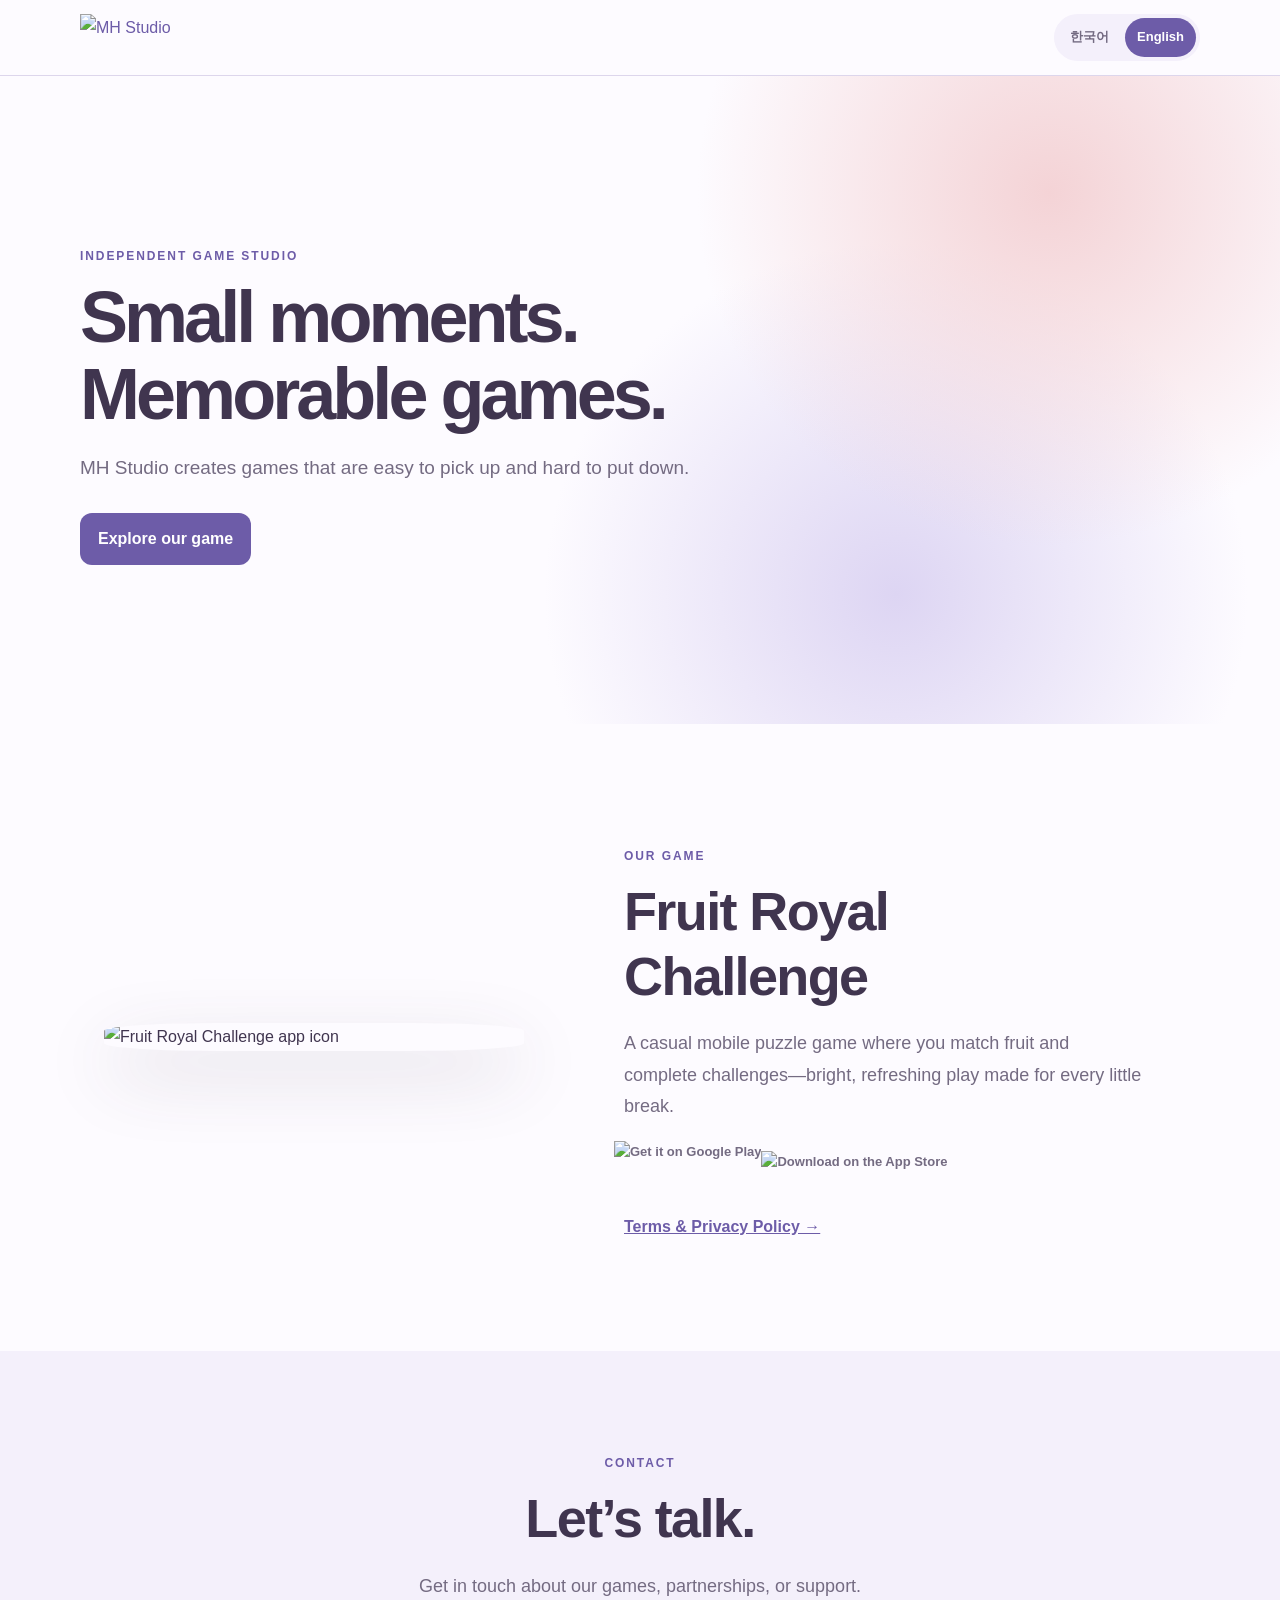
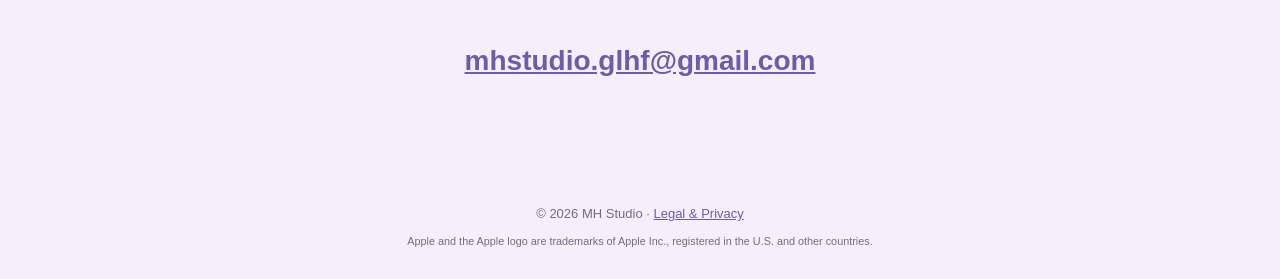
==== index.html @ 9d66a2ed "Use official app store badges" ====
<!doctype html>
<html lang="ko">
<head>
  <meta charset="utf-8"><meta name="viewport" content="width=device-width, initial-scale=1">
  <meta name="description" content="작은 재미를 오래 기억될 게임으로 만드는 인디 게임 개발사, MH Studio">
  <title>MH Studio | Games made with heart</title>
  <link rel="stylesheet" href="style.css"><script src="app.js" defer></script>
</head>
<body>
  <header class="site-header">
    <a class="brand" href="#top" aria-label="MH Studio 홈"><picture><source media="(max-width: 760px)" srcset="Stoke_CI_1024.png"><img src="Stoke_CI_1920x600.png" alt="MH Studio"></picture></a>
    <nav aria-label="Language"><button type="button" data-lang="ko" aria-pressed="true">한국어</button><button type="button" data-lang="en" aria-pressed="false">English</button></nav>
  </header>
  <main id="top">
    <section class="home-hero">
      <div lang="ko" data-copy="ko"><p class="eyebrow">INDEPENDENT GAME STUDIO</p><h1>작은 재미를<br>오래 기억될 게임으로.</h1><p>MH Studio는 누구나 가볍게 시작하고, 자꾸 다시 찾게 되는 게임을 만듭니다.</p><a class="cta" href="#games">게임 보기</a></div>
      <div lang="en" data-copy="en" hidden><p class="eyebrow">INDEPENDENT GAME STUDIO</p><h1>Small moments.<br>Memorable games.</h1><p>MH Studio creates games that are easy to pick up and hard to put down.</p><a class="cta" href="#games">Explore our game</a></div>
    </section>
    <section class="showcase" id="games">
      <img src="frc_icon.png" alt="Fruit Royal Challenge app icon">
      <div lang="ko" data-copy="ko"><p class="eyebrow">OUR GAME</p><h2>Fruit Royal Challenge</h2><p>과일을 맞추고 도전을 완성하는 캐주얼 모바일 퍼즐 게임. 짧은 휴식에도 즐길 수 있는 선명하고 산뜻한 플레이를 만나보세요.</p><div class="store-links"><button type="button" data-coming-soon aria-label="Google Play에서 다운로드"><img class="google-play-badge" src="https://play.google.com/intl/en_us/badges/static/images/badges/ko_badge_web_generic.png" alt="Google Play에서 다운로드"></button><button type="button" data-coming-soon aria-label="App Store에서 다운로드"><img src="https://tools.applemediaservices.com/api/badges/download-on-the-app-store/black/ko-kr" alt="App Store에서 다운로드"></button></div><a href="privacy-policy.html">이용약관 및 개인정보 처리방침 →</a></div>
      <div lang="en" data-copy="en" hidden><p class="eyebrow">OUR GAME</p><h2>Fruit Royal Challenge</h2><p>A casual mobile puzzle game where you match fruit and complete challenges—bright, refreshing play made for every little break.</p><div class="store-links"><button type="button" data-coming-soon aria-label="Get it on Google Play"><img class="google-play-badge" src="https://play.google.com/intl/en_us/badges/static/images/badges/en_badge_web_generic.png" alt="Get it on Google Play"></button><button type="button" data-coming-soon aria-label="Download on the App Store"><img src="https://tools.applemediaservices.com/api/badges/download-on-the-app-store/black/en-us" alt="Download on the App Store"></button></div><a href="privacy-policy.html">Terms & Privacy Policy →</a></div>
    </section>
    <section class="contact">
      <div lang="ko" data-copy="ko"><p class="eyebrow">CONTACT</p><h2>함께 이야기해요.</h2><p>게임, 협업 또는 지원에 관한 문의를 보내주세요.</p></div>
      <div lang="en" data-copy="en" hidden><p class="eyebrow">CONTACT</p><h2>Let’s talk.</h2><p>Get in touch about our games, partnerships, or support.</p></div>
      <a class="contact-mail" href="mailto:mhstudio.glhf@gmail.com">mhstudio.glhf@gmail.com</a>
    </section>
  </main>
  <footer>© 2026 MH Studio · <a href="privacy-policy.html">Legal & Privacy</a><small>Apple and the Apple logo are trademarks of Apple Inc., registered in the U.S. and other countries.</small></footer>
</body>
</html>
---- style.css ----
:root {
  color-scheme: light;
  --ink: #40354f;
  --muted: #746b82;
  --paper: #fdfbff;
  --cream: #f4f0fb;
  --accent: #6d5ca8;
  --peach: #e6aeb2;
  --line: #ddd6ec;
}

* { box-sizing: border-box; }
html { scroll-behavior: smooth; }
body { margin: 0; color: var(--ink); background: var(--paper); font-family: -apple-system, BlinkMacSystemFont, "Segoe UI", "Noto Sans KR", sans-serif; line-height: 1.75; }
a { color: var(--accent); }
.site-header { position: sticky; top: 0; z-index: 10; display: flex; justify-content: space-between; align-items: center; padding: 14px max(20px, calc((100% - 1120px) / 2)); background: rgb(253 251 255 / 92%); border-bottom: 1px solid var(--line); backdrop-filter: blur(12px); }
.brand { display: block; height: 46px; text-decoration: none; }
.brand img { display: block; width: auto; height: 46px; }
nav { display: flex; gap: 4px; padding: 4px; background: var(--cream); border-radius: 999px; }
button { border: 0; border-radius: 999px; padding: 8px 12px; color: var(--muted); background: transparent; cursor: pointer; font: inherit; font-size: 13px; font-weight: 700; }
button[aria-pressed="true"] { color: white; background: var(--accent); }
.hero { padding: 74px max(24px, calc((100% - 1120px) / 2)) 56px; background: radial-gradient(circle at 85% 0, #f4d3d6 0, transparent 36%), linear-gradient(135deg, #fbf9ff, #ede8f8); }
.eyebrow { color: var(--accent); font-size: 12px; font-weight: 800; letter-spacing: .16em; }
.home-hero { min-height: 72vh; display: grid; align-items: center; padding: 100px max(24px, calc((100% - 1120px) / 2)); background: radial-gradient(circle at 82% 18%, #f4d3d6 0, transparent 30%), radial-gradient(circle at 70% 80%, #ddd5f3 0, transparent 34%), var(--paper); }
.home-hero > div { max-width: 850px; }
.home-hero p:not(.eyebrow) { max-width: 610px; color: var(--muted); font-size: 19px; }
.showcase { display: grid; grid-template-columns: minmax(240px, 420px) minmax(0, 520px); align-items: center; gap: clamp(48px, 8vw, 100px); max-width: 1120px; margin: 0 auto; padding: 110px 24px; }
.showcase > img { width: 100%; border-radius: 28%; box-shadow: 0 24px 70px rgb(64 53 79 / 18%); }
.showcase h2, .contact h2 { margin: 8px 0 20px; font-size: clamp(34px, 5vw, 54px); }
.showcase p:not(.eyebrow), .contact p:not(.eyebrow) { color: var(--muted); font-size: 18px; }
.showcase a { font-weight: 800; }
.store-links { display: flex; flex-wrap: wrap; align-items: center; gap: 10px; margin: 28px 0 22px; }
.store-links button { padding: 0; border-radius: 7px; }
.store-links button:focus-visible { outline: 3px solid var(--accent); outline-offset: 3px; }
.store-links img { display: block; height: 40px; }
.store-links .google-play-badge { height: 60px; margin: -10px; }
.contact { padding: 90px 24px; background: var(--cream); text-align: center; }
.contact > div { max-width: 680px; margin: auto; }
.contact-mail { display: inline-block; margin-top: 16px; font-size: clamp(18px, 3vw, 28px); font-weight: 800; }
h1 { max-width: 760px; margin: 8px 0; font-size: clamp(40px, 7vw, 72px); line-height: 1.06; letter-spacing: -.055em; }
.hero p:not(.eyebrow) { max-width: 650px; color: var(--muted); font-size: 18px; }
.game-card { display: inline-flex; align-items: center; gap: 12px; margin-top: 22px; padding: 12px 18px 12px 12px; background: rgb(255 255 255 / 78%); border: 1px solid #eee9f7; border-radius: 18px; box-shadow: 0 12px 32px rgb(109 92 168 / 12%); }
.game-mark { width: 42px; height: 42px; object-fit: cover; border-radius: 12px; }
.game-card strong, .game-card small { display: block; }
.game-card small { color: var(--muted); }
.layout { display: grid; grid-template-columns: 220px minmax(0, 760px); gap: 68px; max-width: 1120px; margin: 0 auto; padding: 56px 24px 96px; }
aside { align-self: start; position: sticky; top: 88px; }
aside a { display: block; padding: 8px 12px; color: var(--muted); border-left: 2px solid var(--line); text-decoration: none; font-size: 14px; }
aside a:hover { color: var(--accent); border-color: var(--peach); }
article section { scroll-margin-top: 90px; margin-bottom: 64px; }
.updated { margin: 0 0 48px; color: var(--muted); font-size: 14px; }
h2 { margin: 0 0 24px; font-size: 32px; line-height: 1.2; letter-spacing: -.03em; }
h3 { margin: 30px 0 8px; font-size: 18px; }
p, li { color: #50475d; }
li + li { margin-top: 8px; }
.table-wrap { overflow-x: auto; margin: 18px 0; border: 1px solid var(--line); border-radius: 14px; }
table { width: 100%; border-collapse: collapse; font-size: 14px; }
th, td { padding: 13px 15px; border-bottom: 1px solid var(--line); text-align: left; vertical-align: top; }
th { width: 150px; background: var(--cream); }
tr:last-child > * { border-bottom: 0; }
.callout { padding: clamp(24px, 5vw, 42px); background: var(--cream); border: 1px solid var(--line); border-radius: 24px; }
.cta { display: inline-block; margin-top: 10px; padding: 12px 18px; color: white; background: var(--accent); border-radius: 12px; font-weight: 800; text-decoration: none; }
.cta:hover { background: #59498f; }
footer { padding: 28px 24px; color: var(--muted); background: var(--cream); text-align: center; font-size: 13px; }
footer small { display: block; margin-top: 6px; }

@media (max-width: 760px) {
  .site-header { padding-inline: 16px; }
  .brand, .brand img { width: 55px; height: 55px; }
  .hero { padding: 52px 20px 42px; }
  .home-hero { min-height: 68vh; padding: 72px 20px; }
  .showcase { grid-template-columns: 1fr; padding: 72px 20px; }
  .showcase > img { width: min(72vw, 300px); margin: auto; }
  .layout { display: block; padding: 32px 20px 72px; }
  aside { position: static; margin-bottom: 44px; }
  aside > div { display: flex; gap: 8px; overflow-x: auto; padding-bottom: 8px; }
  aside a { flex: none; padding: 8px 12px; background: var(--cream); border: 0; border-radius: 999px; }
  article section { margin-bottom: 52px; }
  h2 { font-size: 28px; }
}

@media (prefers-reduced-motion: reduce) { html { scroll-behavior: auto; } }
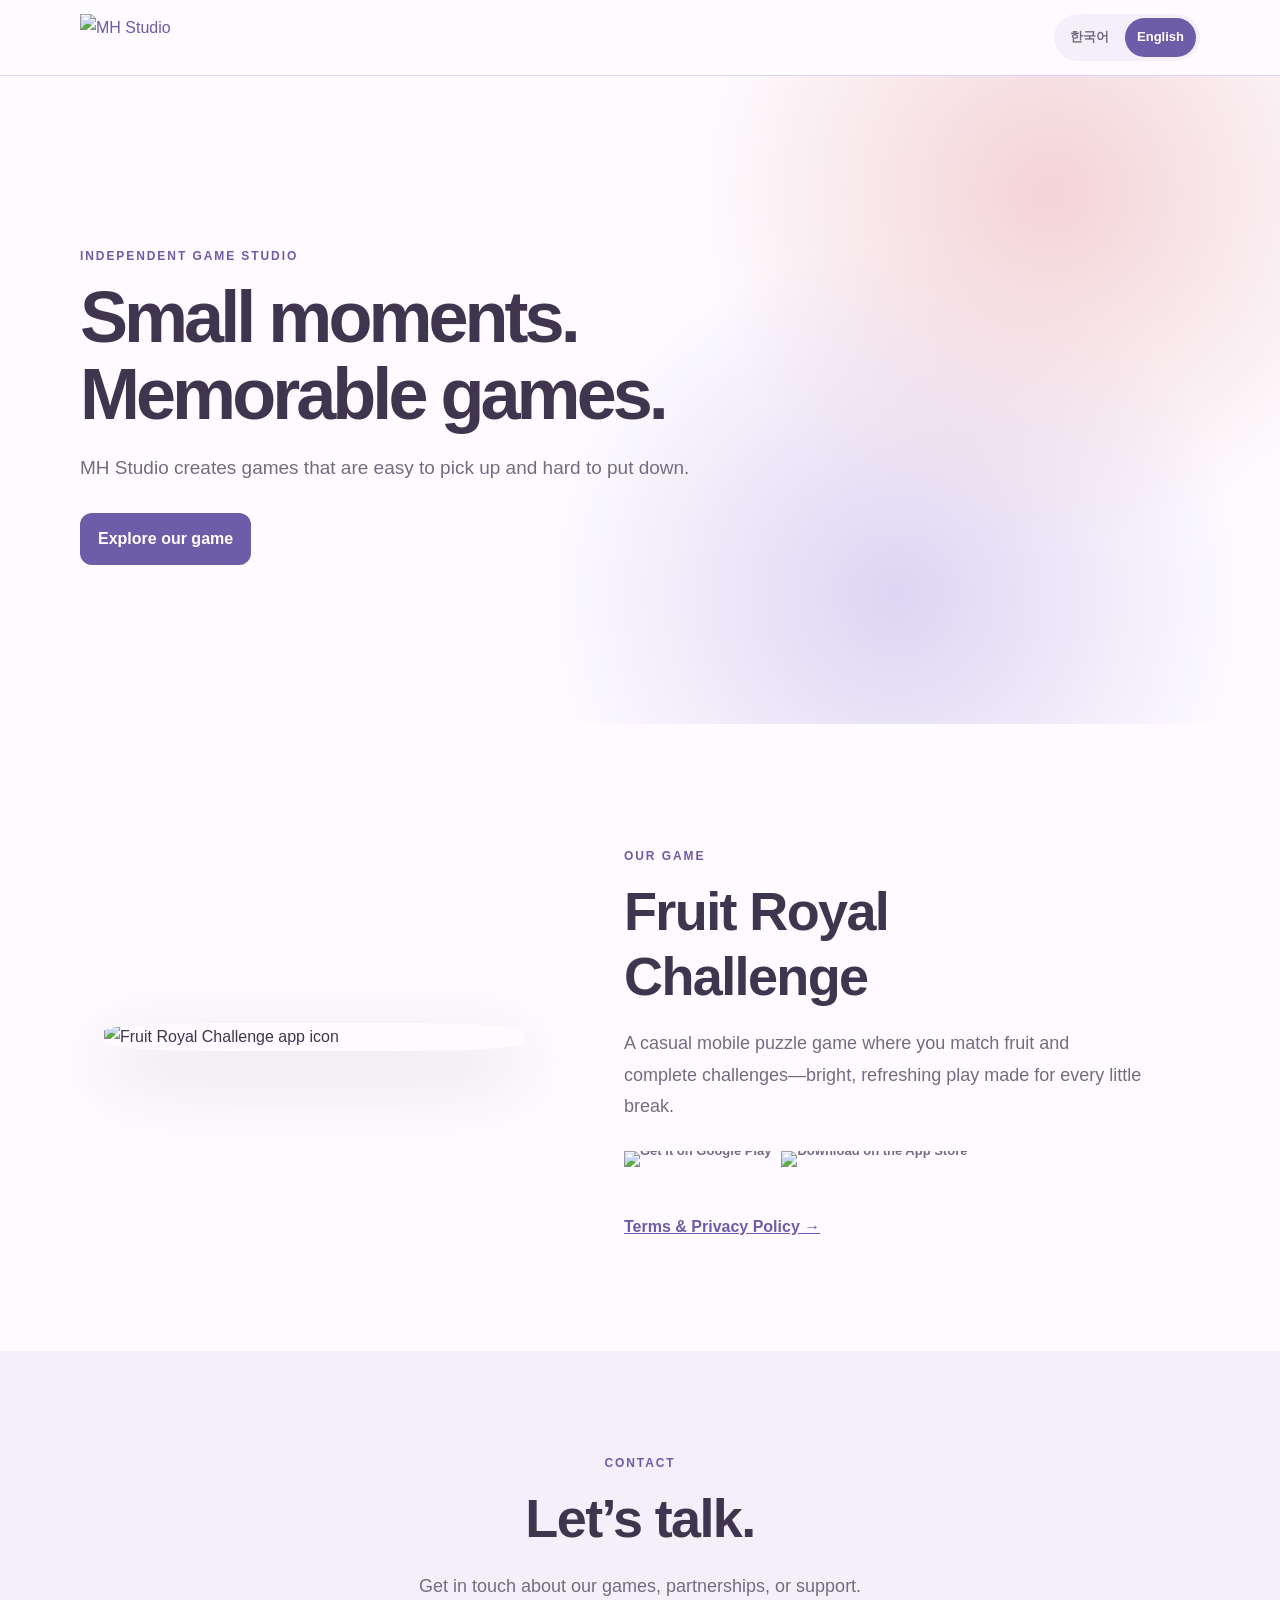
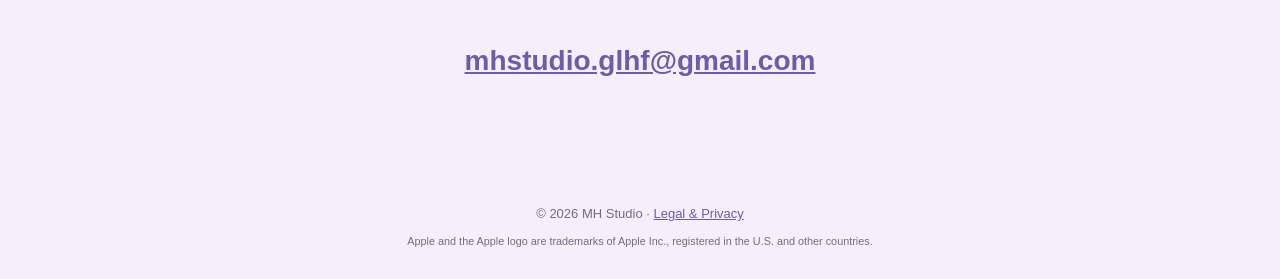
==== commit 22a05c1f: "Fix app store badge sizing" ====
--- a/index.html
+++ b/index.html
@@ -18,8 +18,8 @@
     </section>
     <section class="showcase" id="games">
       <img src="frc_icon.png" alt="Fruit Royal Challenge app icon">
-      <div lang="ko" data-copy="ko"><p class="eyebrow">OUR GAME</p><h2>Fruit Royal Challenge</h2><p>과일을 맞추고 도전을 완성하는 캐주얼 모바일 퍼즐 게임. 짧은 휴식에도 즐길 수 있는 선명하고 산뜻한 플레이를 만나보세요.</p><div class="store-links"><button type="button" data-coming-soon aria-label="Google Play에서 다운로드"><img class="google-play-badge" src="https://play.google.com/intl/en_us/badges/static/images/badges/ko_badge_web_generic.png" alt="Google Play에서 다운로드"></button><button type="button" data-coming-soon aria-label="App Store에서 다운로드"><img src="https://tools.applemediaservices.com/api/badges/download-on-the-app-store/black/ko-kr" alt="App Store에서 다운로드"></button></div><a href="privacy-policy.html">이용약관 및 개인정보 처리방침 →</a></div>
-      <div lang="en" data-copy="en" hidden><p class="eyebrow">OUR GAME</p><h2>Fruit Royal Challenge</h2><p>A casual mobile puzzle game where you match fruit and complete challenges—bright, refreshing play made for every little break.</p><div class="store-links"><button type="button" data-coming-soon aria-label="Get it on Google Play"><img class="google-play-badge" src="https://play.google.com/intl/en_us/badges/static/images/badges/en_badge_web_generic.png" alt="Get it on Google Play"></button><button type="button" data-coming-soon aria-label="Download on the App Store"><img src="https://tools.applemediaservices.com/api/badges/download-on-the-app-store/black/en-us" alt="Download on the App Store"></button></div><a href="privacy-policy.html">Terms & Privacy Policy →</a></div>
+      <div lang="ko" data-copy="ko"><p class="eyebrow">OUR GAME</p><h2>Fruit Royal Challenge</h2><p>과일을 맞추고 도전을 완성하는 캐주얼 모바일 퍼즐 게임. 짧은 휴식에도 즐길 수 있는 선명하고 산뜻한 플레이를 만나보세요.</p><div class="store-links"><button type="button" data-coming-soon aria-label="Google Play에서 다운로드"><img src="https://play.google.com/intl/en_us/badges/static/images/badges/ko_badge_web_generic.png" alt="Google Play에서 다운로드"></button><button type="button" data-coming-soon aria-label="App Store에서 다운로드"><img src="https://tools.applemediaservices.com/api/badges/download-on-the-app-store/black/ko-kr" alt="App Store에서 다운로드"></button></div><a href="privacy-policy.html">이용약관 및 개인정보 처리방침 →</a></div>
+      <div lang="en" data-copy="en" hidden><p class="eyebrow">OUR GAME</p><h2>Fruit Royal Challenge</h2><p>A casual mobile puzzle game where you match fruit and complete challenges—bright, refreshing play made for every little break.</p><div class="store-links"><button type="button" data-coming-soon aria-label="Get it on Google Play"><img src="https://play.google.com/intl/en_us/badges/static/images/badges/en_badge_web_generic.png" alt="Get it on Google Play"></button><button type="button" data-coming-soon aria-label="Download on the App Store"><img src="https://tools.applemediaservices.com/api/badges/download-on-the-app-store/black/en-us" alt="Download on the App Store"></button></div><a href="privacy-policy.html">Terms & Privacy Policy →</a></div>
     </section>
     <section class="contact">
       <div lang="ko" data-copy="ko"><p class="eyebrow">CONTACT</p><h2>함께 이야기해요.</h2><p>게임, 협업 또는 지원에 관한 문의를 보내주세요.</p></div>
--- a/style.css
+++ b/style.css
@@ -30,10 +30,9 @@
 .showcase p:not(.eyebrow), .contact p:not(.eyebrow) { color: var(--muted); font-size: 18px; }
 .showcase a { font-weight: 800; }
 .store-links { display: flex; flex-wrap: wrap; align-items: center; gap: 10px; margin: 28px 0 22px; }
-.store-links button { padding: 0; border-radius: 7px; }
+.store-links button { padding: 0; background: none; border-radius: 0; line-height: 0; appearance: none; }
 .store-links button:focus-visible { outline: 3px solid var(--accent); outline-offset: 3px; }
 .store-links img { display: block; height: 40px; }
-.store-links .google-play-badge { height: 60px; margin: -10px; }
 .contact { padding: 90px 24px; background: var(--cream); text-align: center; }
 .contact > div { max-width: 680px; margin: auto; }
 .contact-mail { display: inline-block; margin-top: 16px; font-size: clamp(18px, 3vw, 28px); font-weight: 800; }
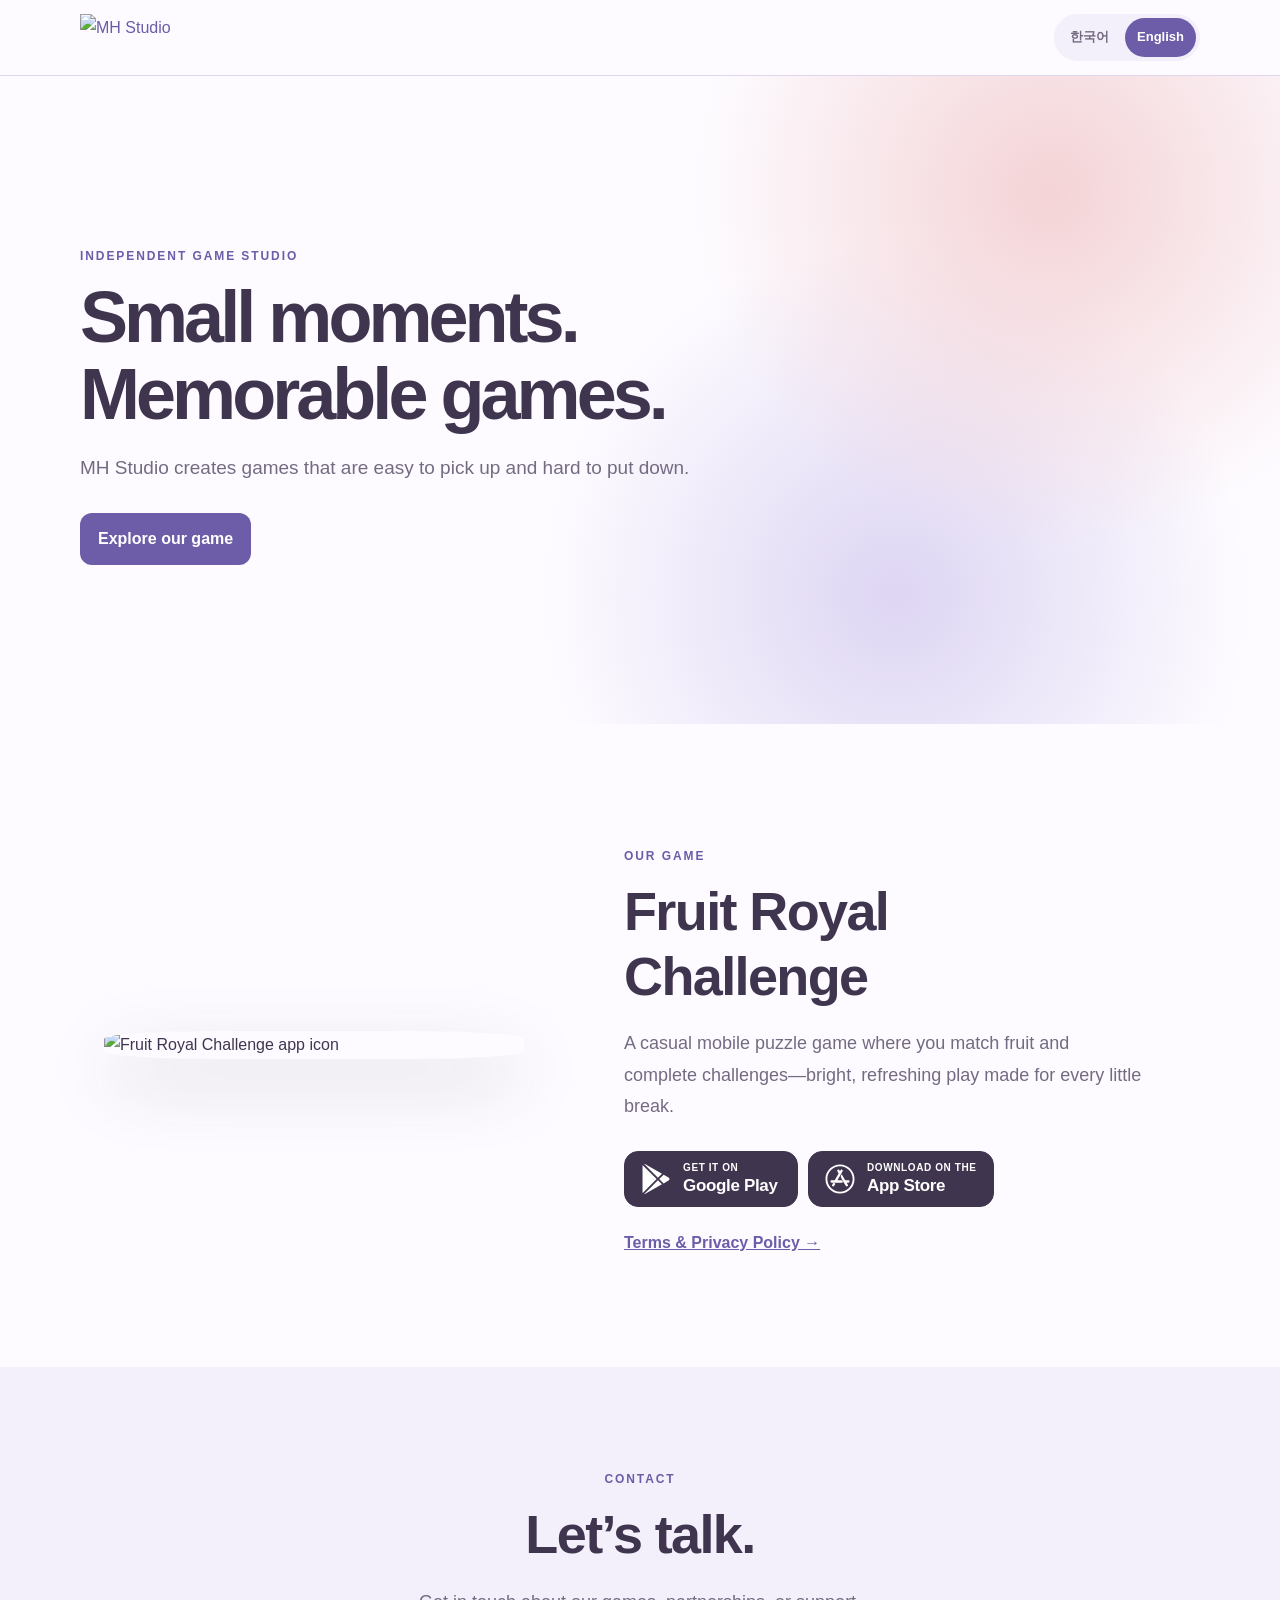
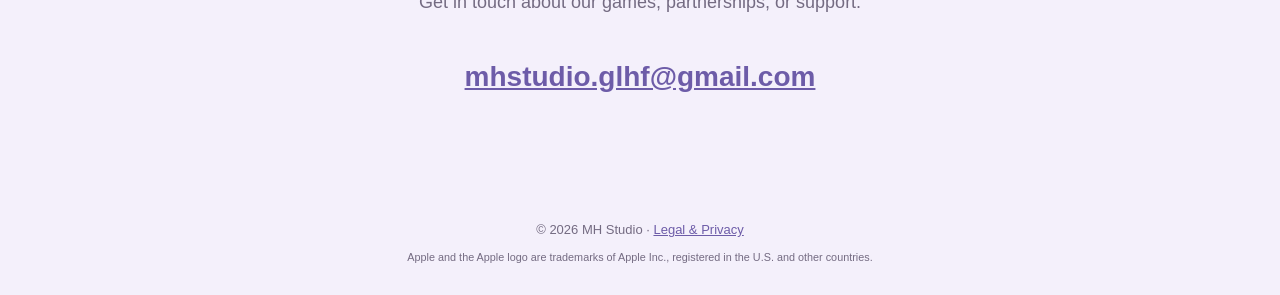
==== commit e58d1da8: "Unify app store download buttons" ====
--- a/index.html
+++ b/index.html
@@ -18,8 +18,8 @@
     </section>
     <section class="showcase" id="games">
       <img src="frc_icon.png" alt="Fruit Royal Challenge app icon">
-      <div lang="ko" data-copy="ko"><p class="eyebrow">OUR GAME</p><h2>Fruit Royal Challenge</h2><p>과일을 맞추고 도전을 완성하는 캐주얼 모바일 퍼즐 게임. 짧은 휴식에도 즐길 수 있는 선명하고 산뜻한 플레이를 만나보세요.</p><div class="store-links"><button type="button" data-coming-soon aria-label="Google Play에서 다운로드"><img src="https://play.google.com/intl/en_us/badges/static/images/badges/ko_badge_web_generic.png" alt="Google Play에서 다운로드"></button><button type="button" data-coming-soon aria-label="App Store에서 다운로드"><img src="https://tools.applemediaservices.com/api/badges/download-on-the-app-store/black/ko-kr" alt="App Store에서 다운로드"></button></div><a href="privacy-policy.html">이용약관 및 개인정보 처리방침 →</a></div>
-      <div lang="en" data-copy="en" hidden><p class="eyebrow">OUR GAME</p><h2>Fruit Royal Challenge</h2><p>A casual mobile puzzle game where you match fruit and complete challenges—bright, refreshing play made for every little break.</p><div class="store-links"><button type="button" data-coming-soon aria-label="Get it on Google Play"><img src="https://play.google.com/intl/en_us/badges/static/images/badges/en_badge_web_generic.png" alt="Get it on Google Play"></button><button type="button" data-coming-soon aria-label="Download on the App Store"><img src="https://tools.applemediaservices.com/api/badges/download-on-the-app-store/black/en-us" alt="Download on the App Store"></button></div><a href="privacy-policy.html">Terms & Privacy Policy →</a></div>
+      <div lang="ko" data-copy="ko"><p class="eyebrow">OUR GAME</p><h2>Fruit Royal Challenge</h2><p>과일을 맞추고 도전을 완성하는 캐주얼 모바일 퍼즐 게임. 짧은 휴식에도 즐길 수 있는 선명하고 산뜻한 플레이를 만나보세요.</p><div class="store-links"><button class="store-button" type="button" data-coming-soon aria-label="Google Play에서 다운로드"><img src="google-play.svg" alt=""><span><small>다운로드</small><strong>Google Play</strong></span></button><button class="store-button" type="button" data-coming-soon aria-label="App Store에서 다운로드"><img src="app-store.svg" alt=""><span><small>다운로드</small><strong>App Store</strong></span></button></div><a href="privacy-policy.html">이용약관 및 개인정보 처리방침 →</a></div>
+      <div lang="en" data-copy="en" hidden><p class="eyebrow">OUR GAME</p><h2>Fruit Royal Challenge</h2><p>A casual mobile puzzle game where you match fruit and complete challenges—bright, refreshing play made for every little break.</p><div class="store-links"><button class="store-button" type="button" data-coming-soon aria-label="Get it on Google Play"><img src="google-play.svg" alt=""><span><small>GET IT ON</small><strong>Google Play</strong></span></button><button class="store-button" type="button" data-coming-soon aria-label="Download on the App Store"><img src="app-store.svg" alt=""><span><small>DOWNLOAD ON THE</small><strong>App Store</strong></span></button></div><a href="privacy-policy.html">Terms & Privacy Policy →</a></div>
     </section>
     <section class="contact">
       <div lang="ko" data-copy="ko"><p class="eyebrow">CONTACT</p><h2>함께 이야기해요.</h2><p>게임, 협업 또는 지원에 관한 문의를 보내주세요.</p></div>
--- a/style.css
+++ b/style.css
@@ -30,9 +30,13 @@
 .showcase p:not(.eyebrow), .contact p:not(.eyebrow) { color: var(--muted); font-size: 18px; }
 .showcase a { font-weight: 800; }
 .store-links { display: flex; flex-wrap: wrap; align-items: center; gap: 10px; margin: 28px 0 22px; }
-.store-links button { padding: 0; background: none; border-radius: 0; line-height: 0; appearance: none; }
-.store-links button:focus-visible { outline: 3px solid var(--accent); outline-offset: 3px; }
-.store-links img { display: block; height: 40px; }
+.store-button { display: inline-flex; align-items: center; gap: 12px; min-width: 174px; height: 56px; padding: 8px 16px; color: white; background: var(--ink); border: 1px solid var(--ink); border-radius: 14px; text-align: left; }
+.store-button:hover { background: #2f273a; }
+.store-button:focus-visible { outline: 3px solid var(--accent); outline-offset: 3px; }
+.store-button img { width: 30px; height: 30px; filter: invert(1); }
+.store-button span, .store-button strong, .store-button small { display: block; }
+.store-button small { font-size: 10px; font-weight: 700; line-height: 1; letter-spacing: .06em; }
+.store-button strong { margin-top: 4px; font-size: 17px; line-height: 1; letter-spacing: -.02em; }
 .contact { padding: 90px 24px; background: var(--cream); text-align: center; }
 .contact > div { max-width: 680px; margin: auto; }
 .contact-mail { display: inline-block; margin-top: 16px; font-size: clamp(18px, 3vw, 28px); font-weight: 800; }
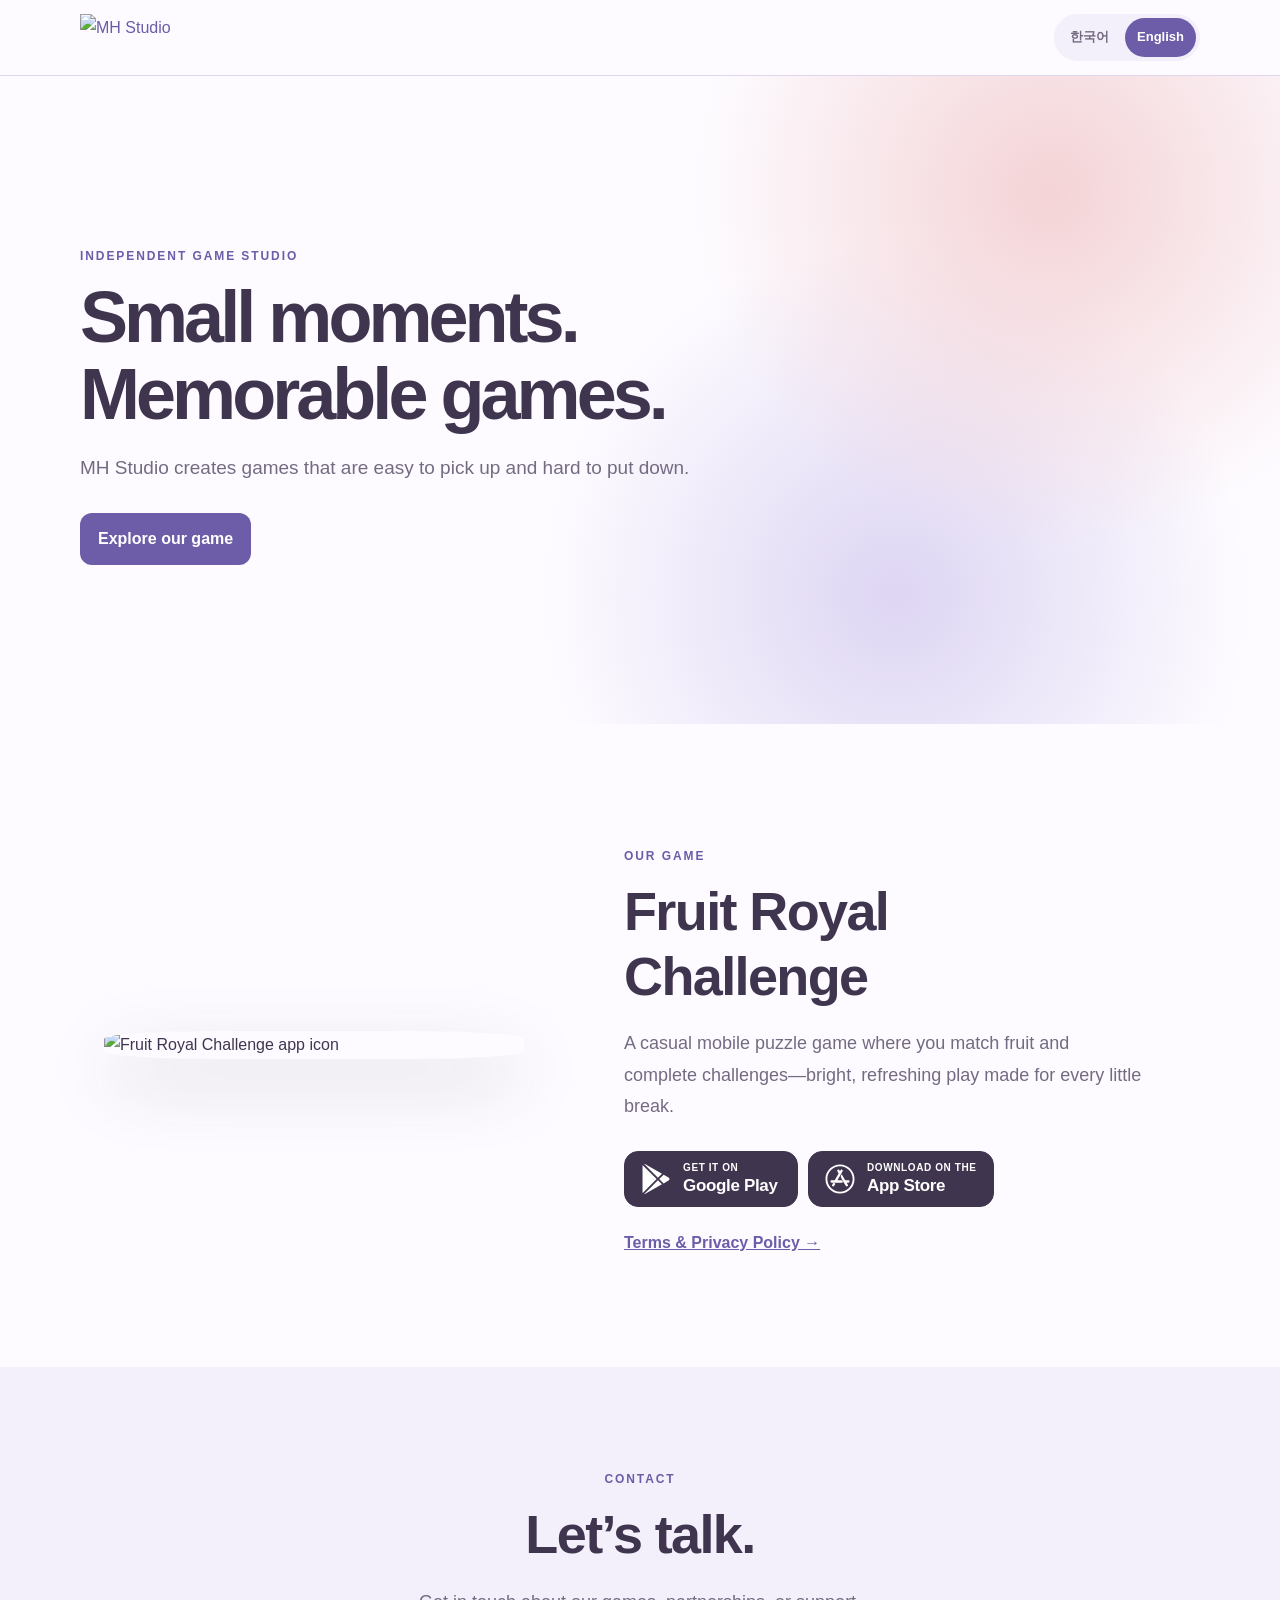
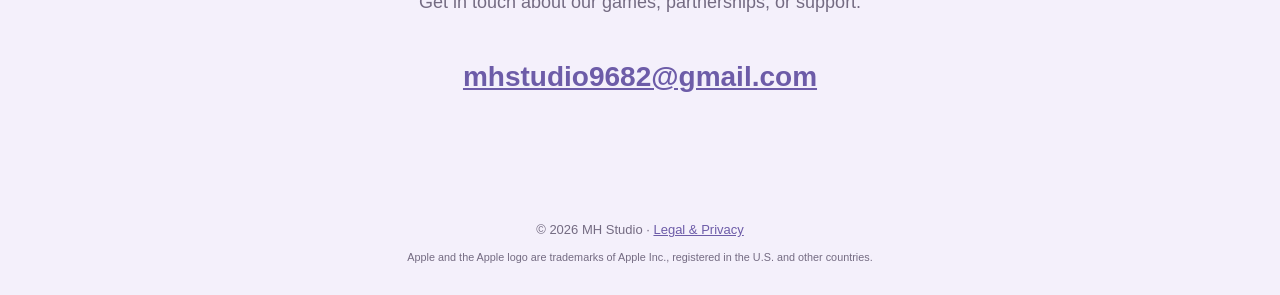
==== commit a9fafc07: "Update studio contact email" ====
--- a/index.html
+++ b/index.html
@@ -18,13 +18,13 @@
     </section>
     <section class="showcase" id="games">
       <img src="frc_icon.png" alt="Fruit Royal Challenge app icon">
-      <div lang="ko" data-copy="ko"><p class="eyebrow">OUR GAME</p><h2>Fruit Royal Challenge</h2><p>과일을 맞추고 도전을 완성하는 캐주얼 모바일 퍼즐 게임. 짧은 휴식에도 즐길 수 있는 선명하고 산뜻한 플레이를 만나보세요.</p><div class="store-links"><button class="store-button" type="button" data-coming-soon aria-label="Google Play에서 다운로드"><img src="google-play.svg" alt=""><span><small>다운로드</small><strong>Google Play</strong></span></button><button class="store-button" type="button" data-coming-soon aria-label="App Store에서 다운로드"><img src="app-store.svg" alt=""><span><small>다운로드</small><strong>App Store</strong></span></button></div><a href="privacy-policy.html">이용약관 및 개인정보 처리방침 →</a></div>
-      <div lang="en" data-copy="en" hidden><p class="eyebrow">OUR GAME</p><h2>Fruit Royal Challenge</h2><p>A casual mobile puzzle game where you match fruit and complete challenges—bright, refreshing play made for every little break.</p><div class="store-links"><button class="store-button" type="button" data-coming-soon aria-label="Get it on Google Play"><img src="google-play.svg" alt=""><span><small>GET IT ON</small><strong>Google Play</strong></span></button><button class="store-button" type="button" data-coming-soon aria-label="Download on the App Store"><img src="app-store.svg" alt=""><span><small>DOWNLOAD ON THE</small><strong>App Store</strong></span></button></div><a href="privacy-policy.html">Terms & Privacy Policy →</a></div>
+      <div lang="ko" data-copy="ko"><p class="eyebrow">OUR GAME</p><h2>Fruit Royal Challenge</h2><p>과일을 맞추고 도전을 완성하는 캐주얼 모바일 퍼즐 게임. 짧은 휴식에도 즐길 수 있는 선명하고 산뜻한 플레이를 만나보세요.</p><div class="store-links"><a class="store-button" href="https://play.google.com/store/apps/details?id=com.mhstudio.frcv3" aria-label="Google Play에서 다운로드"><img src="google-play.svg" alt=""><span><small>다운로드</small><strong>Google Play</strong></span></a><a class="store-button" href="https://apps.apple.com/kr/app/fruit-royal-challenge/id6810137840" aria-label="App Store에서 다운로드"><img src="app-store.svg" alt=""><span><small>다운로드</small><strong>App Store</strong></span></a></div><a href="privacy-policy.html">이용약관 및 개인정보 처리방침 →</a></div>
+      <div lang="en" data-copy="en" hidden><p class="eyebrow">OUR GAME</p><h2>Fruit Royal Challenge</h2><p>A casual mobile puzzle game where you match fruit and complete challenges—bright, refreshing play made for every little break.</p><div class="store-links"><a class="store-button" href="https://play.google.com/store/apps/details?id=com.mhstudio.frcv3" aria-label="Get it on Google Play"><img src="google-play.svg" alt=""><span><small>GET IT ON</small><strong>Google Play</strong></span></a><a class="store-button" href="https://apps.apple.com/kr/app/fruit-royal-challenge/id6810137840" aria-label="Download on the App Store"><img src="app-store.svg" alt=""><span><small>DOWNLOAD ON THE</small><strong>App Store</strong></span></a></div><a href="privacy-policy.html">Terms & Privacy Policy →</a></div>
     </section>
     <section class="contact">
       <div lang="ko" data-copy="ko"><p class="eyebrow">CONTACT</p><h2>함께 이야기해요.</h2><p>게임, 협업 또는 지원에 관한 문의를 보내주세요.</p></div>
       <div lang="en" data-copy="en" hidden><p class="eyebrow">CONTACT</p><h2>Let’s talk.</h2><p>Get in touch about our games, partnerships, or support.</p></div>
-      <a class="contact-mail" href="mailto:mhstudio.glhf@gmail.com">mhstudio.glhf@gmail.com</a>
+      <a class="contact-mail" href="mailto:mhstudio9682@gmail.com">mhstudio9682@gmail.com</a>
     </section>
   </main>
   <footer>© 2026 MH Studio · <a href="privacy-policy.html">Legal & Privacy</a><small>Apple and the Apple logo are trademarks of Apple Inc., registered in the U.S. and other countries.</small></footer>
--- a/style.css
+++ b/style.css
@@ -30,7 +30,7 @@
 .showcase p:not(.eyebrow), .contact p:not(.eyebrow) { color: var(--muted); font-size: 18px; }
 .showcase a { font-weight: 800; }
 .store-links { display: flex; flex-wrap: wrap; align-items: center; gap: 10px; margin: 28px 0 22px; }
-.store-button { display: inline-flex; align-items: center; gap: 12px; min-width: 174px; height: 56px; padding: 8px 16px; color: white; background: var(--ink); border: 1px solid var(--ink); border-radius: 14px; text-align: left; }
+.store-button { display: inline-flex; align-items: center; gap: 12px; min-width: 174px; height: 56px; padding: 8px 16px; color: white; background: var(--ink); border: 1px solid var(--ink); border-radius: 14px; text-align: left; text-decoration: none; }
 .store-button:hover { background: #2f273a; }
 .store-button:focus-visible { outline: 3px solid var(--accent); outline-offset: 3px; }
 .store-button img { width: 30px; height: 30px; filter: invert(1); }
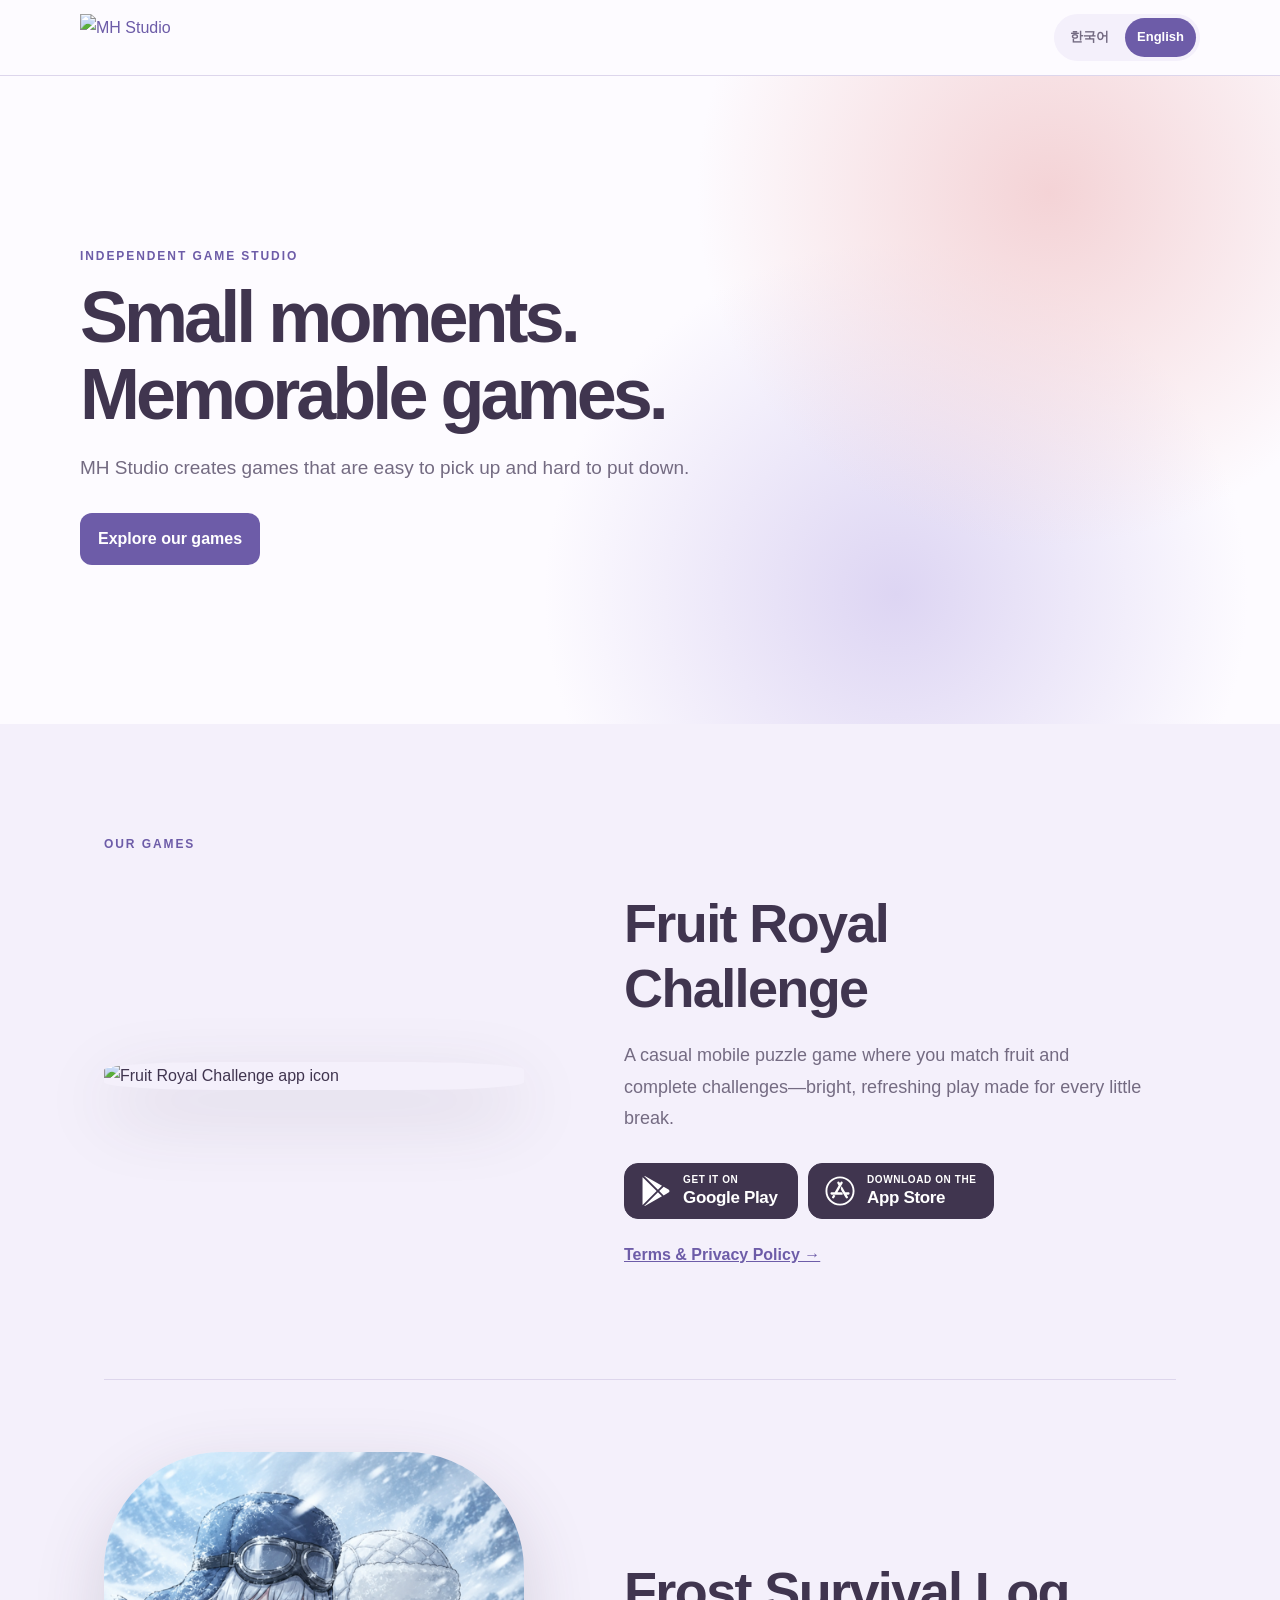
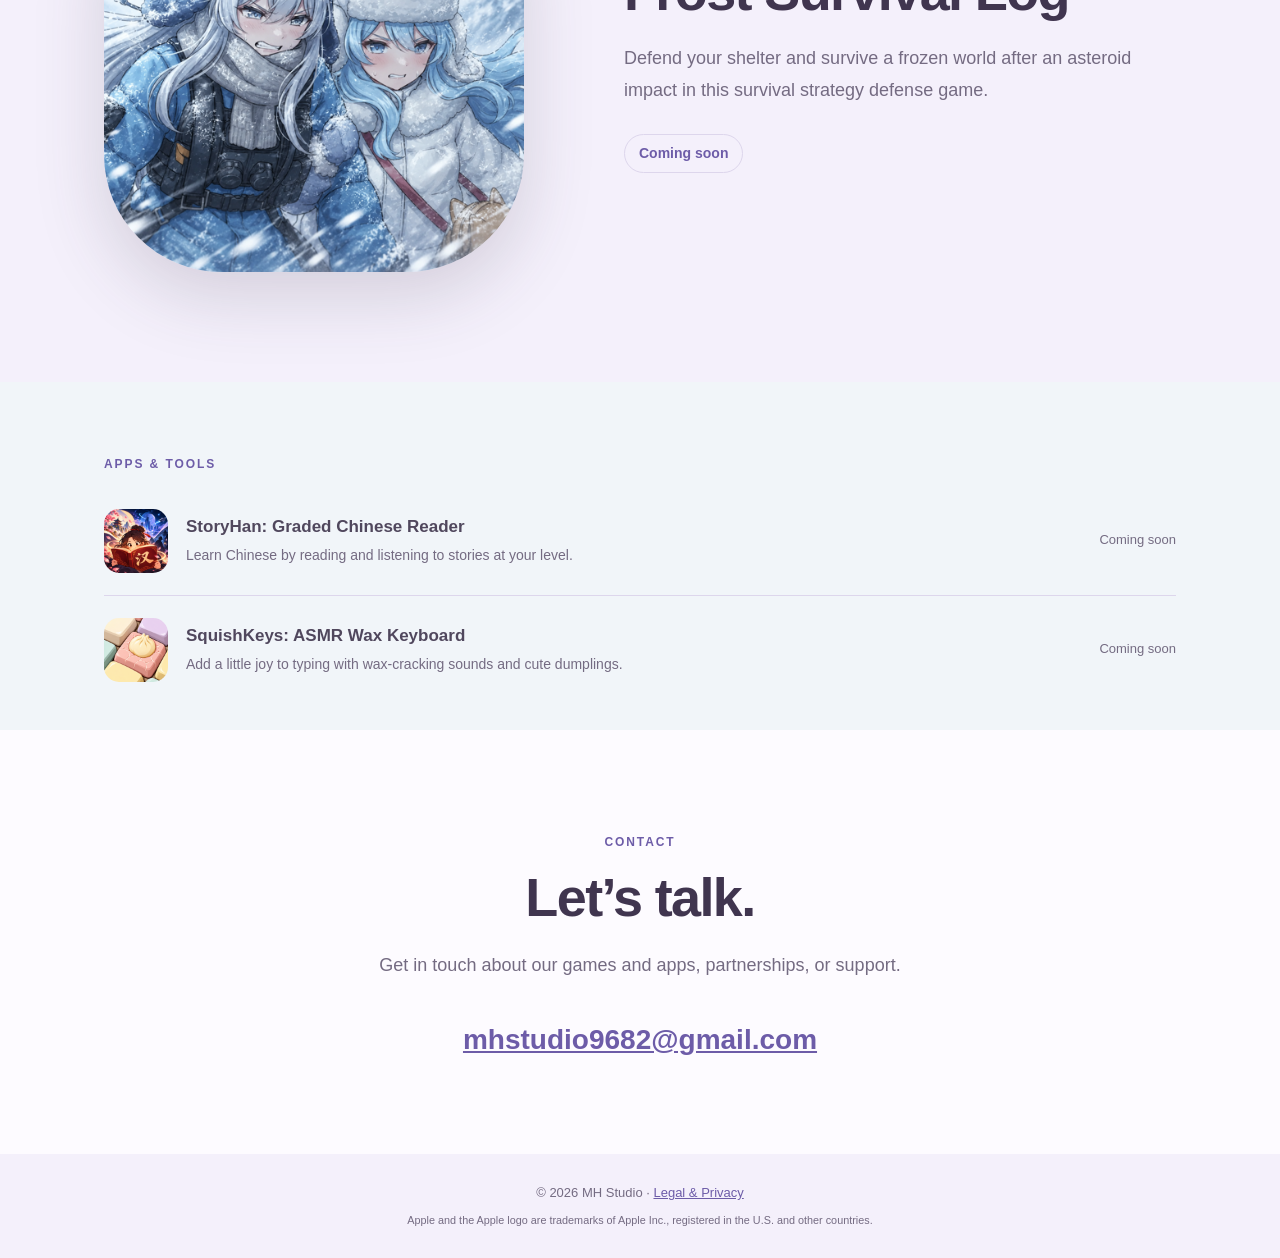
==== commit 691df356: "Add upcoming game and apps with distinct section styling" ====
--- a/index.html
+++ b/index.html
@@ -14,16 +14,65 @@
   <main id="top">
     <section class="home-hero">
       <div lang="ko" data-copy="ko"><p class="eyebrow">INDEPENDENT GAME STUDIO</p><h1>작은 재미를<br>오래 기억될 게임으로.</h1><p>MH Studio는 누구나 가볍게 시작하고, 자꾸 다시 찾게 되는 게임을 만듭니다.</p><a class="cta" href="#games">게임 보기</a></div>
-      <div lang="en" data-copy="en" hidden><p class="eyebrow">INDEPENDENT GAME STUDIO</p><h1>Small moments.<br>Memorable games.</h1><p>MH Studio creates games that are easy to pick up and hard to put down.</p><a class="cta" href="#games">Explore our game</a></div>
+      <div lang="en" data-copy="en" hidden><p class="eyebrow">INDEPENDENT GAME STUDIO</p><h1>Small moments.<br>Memorable games.</h1><p>MH Studio creates games that are easy to pick up and hard to put down.</p><a class="cta" href="#games">Explore our games</a></div>
     </section>
+    <div class="games-area">
     <section class="showcase" id="games">
+      <p class="eyebrow games-heading">OUR GAMES</p>
       <img src="frc_icon.png" alt="Fruit Royal Challenge app icon">
-      <div lang="ko" data-copy="ko"><p class="eyebrow">OUR GAME</p><h2>Fruit Royal Challenge</h2><p>과일을 맞추고 도전을 완성하는 캐주얼 모바일 퍼즐 게임. 짧은 휴식에도 즐길 수 있는 선명하고 산뜻한 플레이를 만나보세요.</p><div class="store-links"><a class="store-button" href="https://play.google.com/store/apps/details?id=com.mhstudio.frcv3" aria-label="Google Play에서 다운로드"><img src="google-play.svg" alt=""><span><small>다운로드</small><strong>Google Play</strong></span></a><a class="store-button" href="https://apps.apple.com/kr/app/fruit-royal-challenge/id6810137840" aria-label="App Store에서 다운로드"><img src="app-store.svg" alt=""><span><small>다운로드</small><strong>App Store</strong></span></a></div><a href="privacy-policy.html">이용약관 및 개인정보 처리방침 →</a></div>
-      <div lang="en" data-copy="en" hidden><p class="eyebrow">OUR GAME</p><h2>Fruit Royal Challenge</h2><p>A casual mobile puzzle game where you match fruit and complete challenges—bright, refreshing play made for every little break.</p><div class="store-links"><a class="store-button" href="https://play.google.com/store/apps/details?id=com.mhstudio.frcv3" aria-label="Get it on Google Play"><img src="google-play.svg" alt=""><span><small>GET IT ON</small><strong>Google Play</strong></span></a><a class="store-button" href="https://apps.apple.com/kr/app/fruit-royal-challenge/id6810137840" aria-label="Download on the App Store"><img src="app-store.svg" alt=""><span><small>DOWNLOAD ON THE</small><strong>App Store</strong></span></a></div><a href="privacy-policy.html">Terms & Privacy Policy →</a></div>
+      <div lang="ko" data-copy="ko"><h2>후르츠 로얄 챌린지</h2><p>과일을 맞추고 도전을 완성하는 캐주얼 모바일 퍼즐 게임. 짧은 휴식에도 즐길 수 있는 선명하고 산뜻한 플레이를 만나보세요.</p><div class="store-links"><a class="store-button" href="https://play.google.com/store/apps/details?id=com.mhstudio.frcv3" aria-label="Google Play에서 다운로드"><img src="google-play.svg" alt=""><span><small>다운로드</small><strong>Google Play</strong></span></a><a class="store-button" href="https://apps.apple.com/kr/app/fruit-royal-challenge/id6810137840" aria-label="App Store에서 다운로드"><img src="app-store.svg" alt=""><span><small>다운로드</small><strong>App Store</strong></span></a></div><a href="privacy-policy.html">이용약관 및 개인정보 처리방침 →</a></div>
+      <div lang="en" data-copy="en" hidden><h2>Fruit Royal Challenge</h2><p>A casual mobile puzzle game where you match fruit and complete challenges—bright, refreshing play made for every little break.</p><div class="store-links"><a class="store-button" href="https://play.google.com/store/apps/details?id=com.mhstudio.frcv3" aria-label="Get it on Google Play"><img src="google-play.svg" alt=""><span><small>GET IT ON</small><strong>Google Play</strong></span></a><a class="store-button" href="https://apps.apple.com/kr/app/fruit-royal-challenge/id6810137840" aria-label="Download on the App Store"><img src="app-store.svg" alt=""><span><small>DOWNLOAD ON THE</small><strong>App Store</strong></span></a></div><a href="privacy-policy.html">Terms & Privacy Policy →</a></div>
+    </section>
+    <hr class="game-divider">
+    <section class="showcase upcoming-game" id="frost-survival-log">
+      <img src="frost-survival-log-icon.png" alt="Frost Survival Log app icon" width="512" height="512" loading="lazy">
+      <div lang="ko" data-copy="ko">
+        <h2>혹한생존일지</h2>
+        <p>소행성 충돌 후 얼어붙은 세계, 쉘터를 지키며 살아남는 생존 전략 디펜스.</p>
+        <span class="release-status">출시 예정</span>
+      </div>
+      <div lang="en" data-copy="en" hidden>
+        <h2>Frost Survival Log</h2>
+        <p>Defend your shelter and survive a frozen world after an asteroid impact in this survival strategy defense game.</p>
+        <span class="release-status">Coming soon</span>
+      </div>
+    </section>
+    </div>
+    <section class="apps" id="apps" aria-label="Apps &amp; tools">
+      <div lang="ko" data-copy="ko">
+        <h2 class="eyebrow">APPS &amp; TOOLS</h2>
+        <ul class="app-list">
+          <li class="app-row">
+            <img src="storyhan-icon.png" alt="" width="64" height="64" loading="lazy">
+            <div class="app-info"><h3>StoryHan - 스토리로 읽는 중국어</h3><p>수준별 스토리를 읽고 들으며 중국어를 배우는 학습 앱.</p></div>
+            <span class="app-status">출시 예정</span>
+          </li>
+          <li class="app-row">
+            <img src="squishkeys-icon.png" alt="" width="64" height="64" loading="lazy">
+            <div class="app-info"><h3>스퀴시키보드: 왁뿌 ASMR 키보드</h3><p>왁스가 깨지는 소리와 귀여운 만두로 타이핑에 작은 즐거움을 더하는 키보드 앱.</p></div>
+            <span class="app-status">출시 예정</span>
+          </li>
+        </ul>
+      </div>
+      <div lang="en" data-copy="en" hidden>
+        <h2 class="eyebrow">APPS &amp; TOOLS</h2>
+        <ul class="app-list">
+          <li class="app-row">
+            <img src="storyhan-icon.png" alt="" width="64" height="64" loading="lazy">
+            <div class="app-info"><h3>StoryHan: Graded Chinese Reader</h3><p>Learn Chinese by reading and listening to stories at your level.</p></div>
+            <span class="app-status">Coming soon</span>
+          </li>
+          <li class="app-row">
+            <img src="squishkeys-icon.png" alt="" width="64" height="64" loading="lazy">
+            <div class="app-info"><h3>SquishKeys: ASMR Wax Keyboard</h3><p>Add a little joy to typing with wax-cracking sounds and cute dumplings.</p></div>
+            <span class="app-status">Coming soon</span>
+          </li>
+        </ul>
+      </div>
     </section>
     <section class="contact">
-      <div lang="ko" data-copy="ko"><p class="eyebrow">CONTACT</p><h2>함께 이야기해요.</h2><p>게임, 협업 또는 지원에 관한 문의를 보내주세요.</p></div>
-      <div lang="en" data-copy="en" hidden><p class="eyebrow">CONTACT</p><h2>Let’s talk.</h2><p>Get in touch about our games, partnerships, or support.</p></div>
+      <div lang="ko" data-copy="ko"><p class="eyebrow">CONTACT</p><h2>함께 이야기해요.</h2><p>게임과 앱, 협업 또는 지원에 관한 문의를 보내주세요.</p></div>
+      <div lang="en" data-copy="en" hidden><p class="eyebrow">CONTACT</p><h2>Let’s talk.</h2><p>Get in touch about our games and apps, partnerships, or support.</p></div>
       <a class="contact-mail" href="mailto:mhstudio9682@gmail.com">mhstudio9682@gmail.com</a>
     </section>
   </main>
--- a/style.css
+++ b/style.css
@@ -24,8 +24,11 @@
 .home-hero { min-height: 72vh; display: grid; align-items: center; padding: 100px max(24px, calc((100% - 1120px) / 2)); background: radial-gradient(circle at 82% 18%, #f4d3d6 0, transparent 30%), radial-gradient(circle at 70% 80%, #ddd5f3 0, transparent 34%), var(--paper); }
 .home-hero > div { max-width: 850px; }
 .home-hero p:not(.eyebrow) { max-width: 610px; color: var(--muted); font-size: 19px; }
+.games-area { background: var(--cream); }
 .showcase { display: grid; grid-template-columns: minmax(240px, 420px) minmax(0, 520px); align-items: center; gap: clamp(48px, 8vw, 100px); max-width: 1120px; margin: 0 auto; padding: 110px 24px; }
-.showcase > img { width: 100%; border-radius: 28%; box-shadow: 0 24px 70px rgb(64 53 79 / 18%); }
+#games { row-gap: 28px; }
+.games-heading { grid-column: 1 / -1; margin: 0; }
+.showcase > img { width: 100%; height: auto; border-radius: 28%; box-shadow: 0 24px 70px rgb(64 53 79 / 18%); }
 .showcase h2, .contact h2 { margin: 8px 0 20px; font-size: clamp(34px, 5vw, 54px); }
 .showcase p:not(.eyebrow), .contact p:not(.eyebrow) { color: var(--muted); font-size: 18px; }
 .showcase a { font-weight: 800; }
@@ -37,7 +40,22 @@
 .store-button span, .store-button strong, .store-button small { display: block; }
 .store-button small { font-size: 10px; font-weight: 700; line-height: 1; letter-spacing: .06em; }
 .store-button strong { margin-top: 4px; font-size: 17px; line-height: 1; letter-spacing: -.02em; }
-.contact { padding: 90px 24px; background: var(--cream); text-align: center; }
+.game-divider { max-width: 1072px; width: calc(100% - 48px); margin: 0 auto 72px; border: 0; border-top: 1px solid var(--line); }
+.upcoming-game { padding-top: 0; }
+.release-status { display: inline-block; margin-top: 10px; padding: 6px 14px; color: var(--accent); background: var(--cream); border: 1px solid var(--line); border-radius: 999px; font-size: 14px; font-weight: 700; }
+.apps { padding: 72px 24px 48px; background: #f1f5f9; }
+.apps > div { max-width: 1072px; margin: 0 auto; }
+.apps h2 { margin: 0 0 12px; font-size: 12px; line-height: 1.75; }
+.app-list { list-style: none; margin: 0; padding: 0; }
+.app-row { display: flex; align-items: center; gap: 18px; padding: 22px 0; border-bottom: 1px solid var(--line); }
+.app-row + .app-row { margin-top: 0; }
+.app-row:last-child { padding-bottom: 0; border-bottom: 0; }
+.app-row > img { flex: none; border-radius: 15px; }
+.app-info { flex: 1; min-width: 0; }
+.app-info h3 { margin: 0 0 4px; font-size: 17px; line-height: 1.5; overflow-wrap: anywhere; }
+.app-info p { margin: 0; color: var(--muted); font-size: 14px; }
+.app-status { flex: none; color: var(--muted); font-size: 13px; }
+.contact { padding: 90px 24px; background: var(--paper); text-align: center; }
 .contact > div { max-width: 680px; margin: auto; }
 .contact-mail { display: inline-block; margin-top: 16px; font-size: clamp(18px, 3vw, 28px); font-weight: 800; }
 h1 { max-width: 760px; margin: 8px 0; font-size: clamp(40px, 7vw, 72px); line-height: 1.06; letter-spacing: -.055em; }
@@ -73,7 +91,13 @@
   .hero { padding: 52px 20px 42px; }
   .home-hero { min-height: 68vh; padding: 72px 20px; }
   .showcase { grid-template-columns: 1fr; padding: 72px 20px; }
+  .game-divider { width: calc(100% - 40px); margin-bottom: 48px; }
+  .upcoming-game { padding-top: 0; }
   .showcase > img { width: min(72vw, 300px); margin: auto; }
+  .apps { padding: 52px 20px 32px; }
+  .app-row { flex-wrap: wrap; gap: 12px 14px; }
+  .app-info { flex-basis: calc(100% - 78px); }
+  .app-status { margin-left: 78px; }
   .layout { display: block; padding: 32px 20px 72px; }
   aside { position: static; margin-bottom: 44px; }
   aside > div { display: flex; gap: 8px; overflow-x: auto; padding-bottom: 8px; }
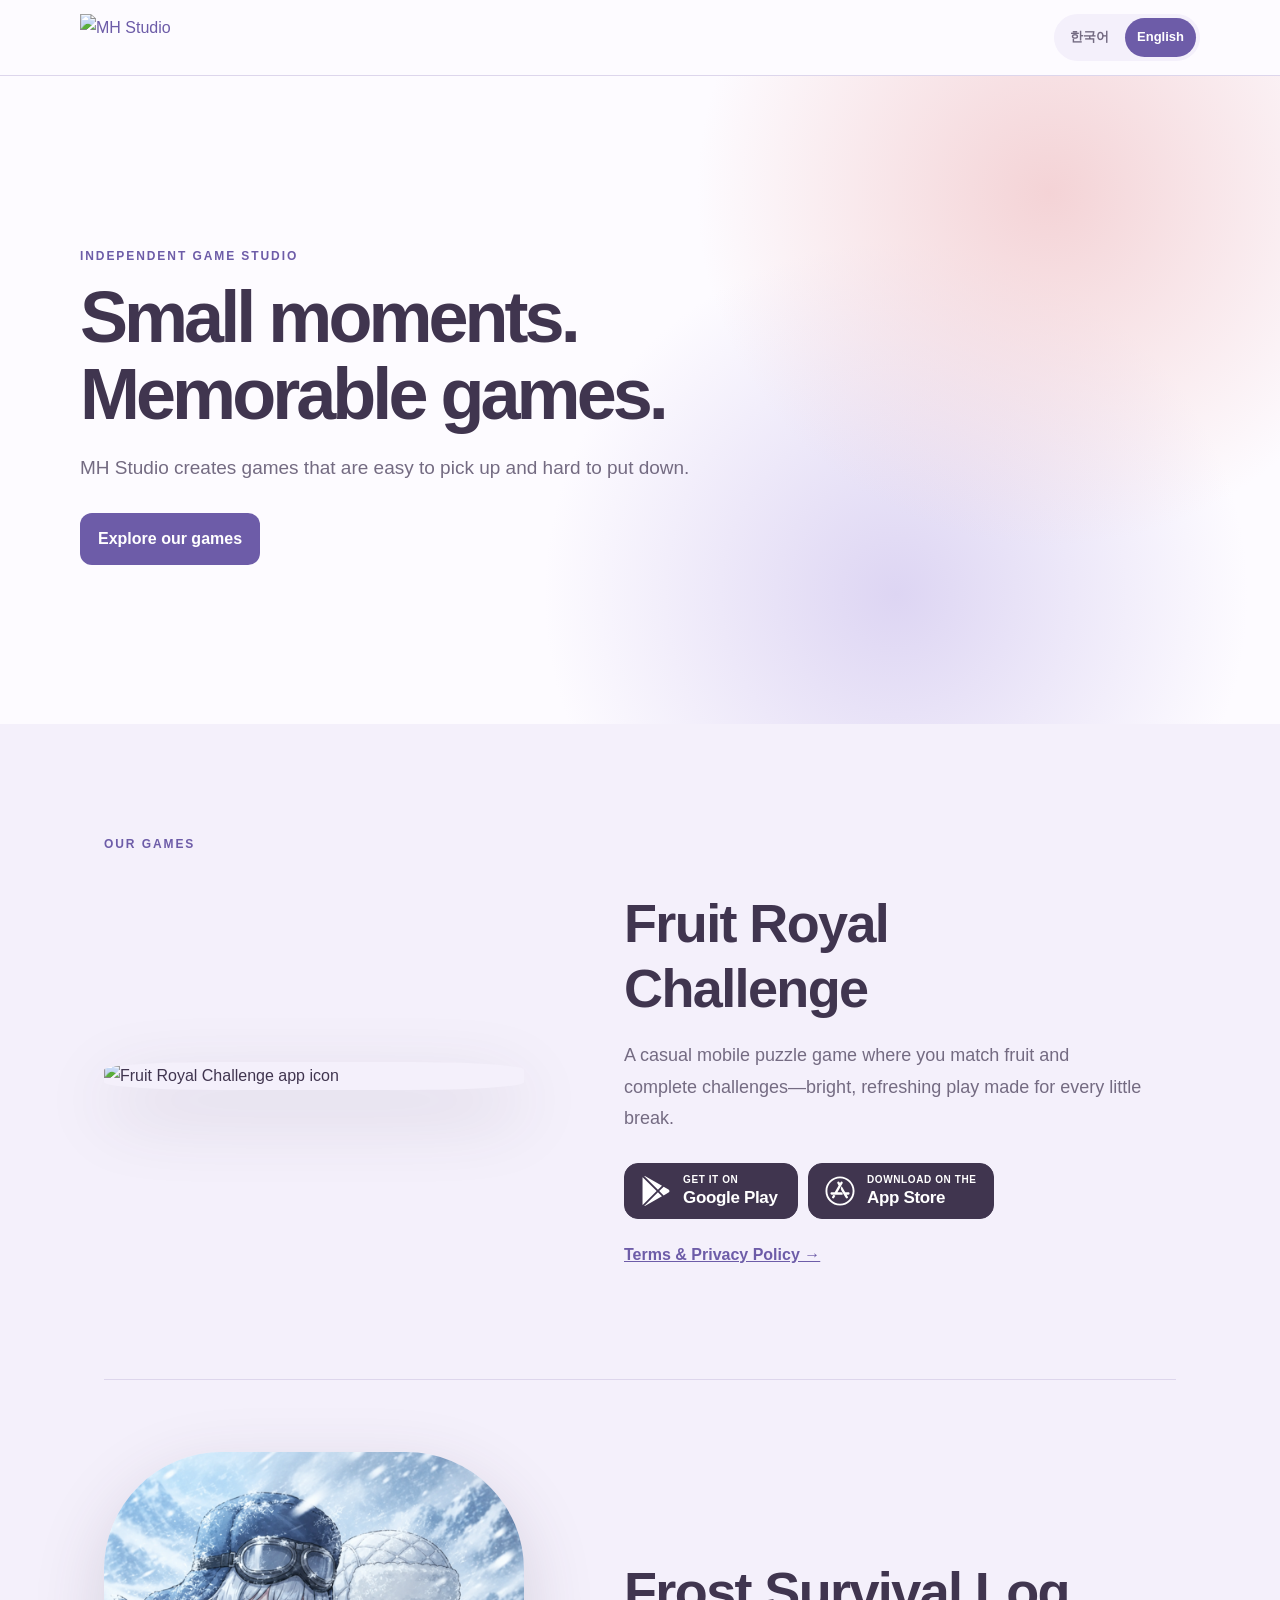
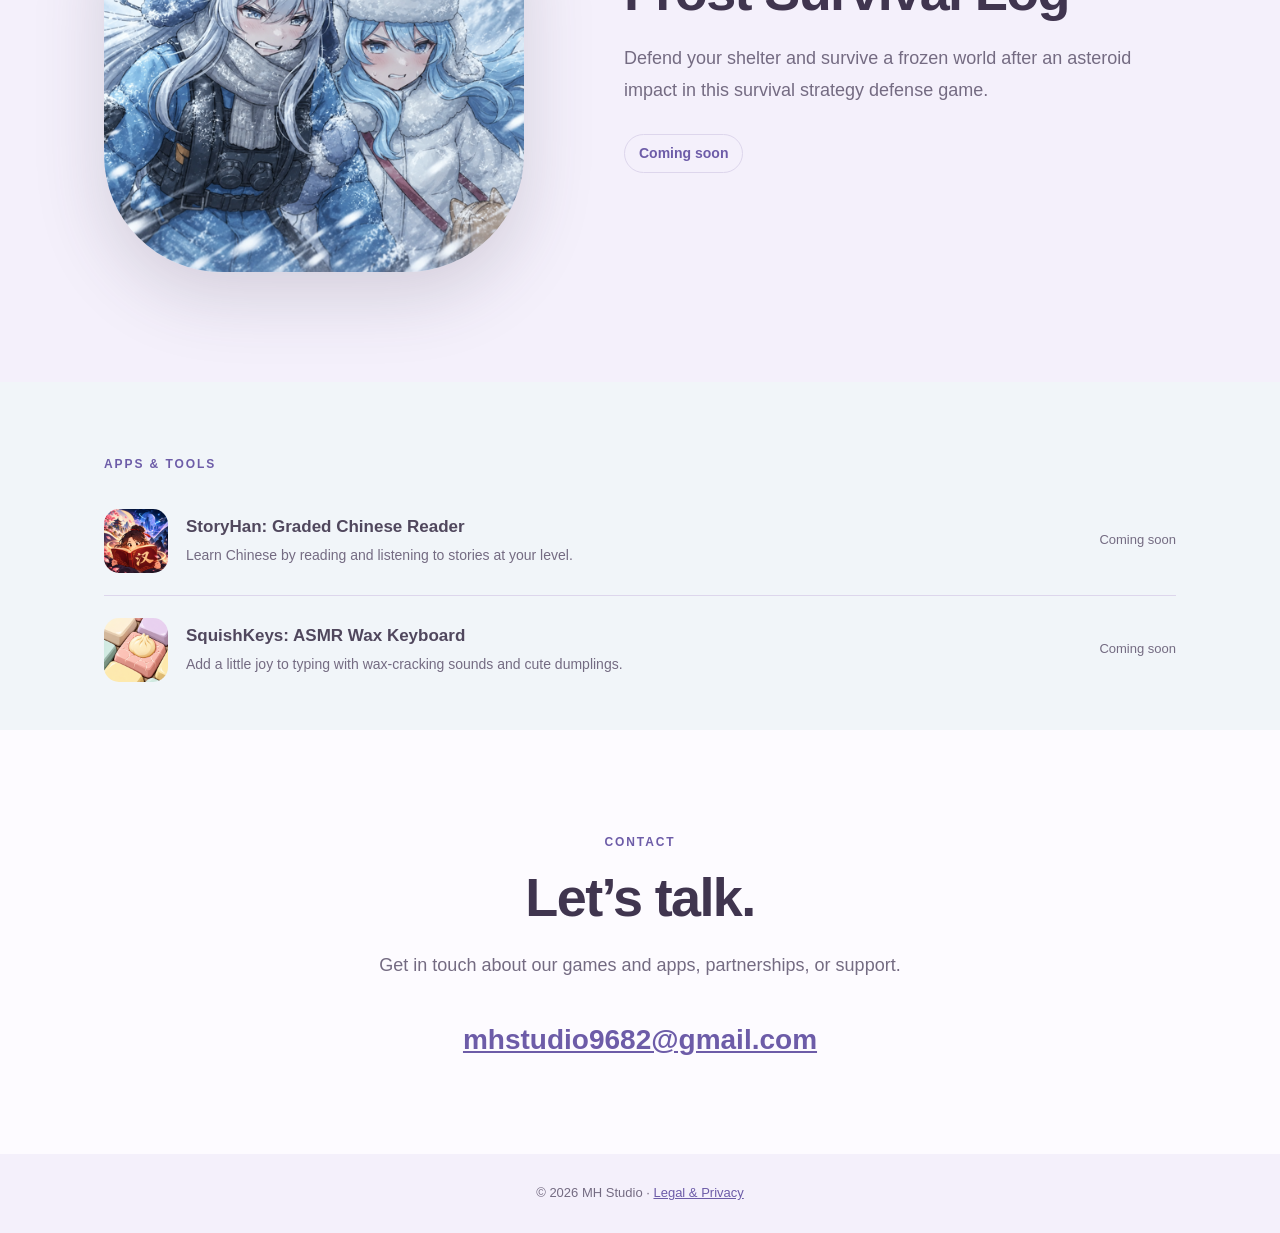
==== commit ad50563a: "Separate studio legal page from Fruit Royal Challenge policies" ====
--- a/index.html
+++ b/index.html
@@ -4,7 +4,7 @@
   <meta charset="utf-8"><meta name="viewport" content="width=device-width, initial-scale=1">
   <meta name="description" content="작은 재미를 오래 기억될 게임으로 만드는 인디 게임 개발사, MH Studio">
   <title>MH Studio | Games made with heart</title>
-  <link rel="stylesheet" href="style.css"><script src="app.js" defer></script>
+  <link rel="stylesheet" href="style.css?v=392f0dfa2021"><script src="app.js" defer></script>
 </head>
 <body>
   <header class="site-header">
@@ -76,6 +76,6 @@
       <a class="contact-mail" href="mailto:mhstudio9682@gmail.com">mhstudio9682@gmail.com</a>
     </section>
   </main>
-  <footer>© 2026 MH Studio · <a href="privacy-policy.html">Legal & Privacy</a><small>Apple and the Apple logo are trademarks of Apple Inc., registered in the U.S. and other countries.</small></footer>
+  <footer>© 2026 MH Studio · <a href="legal.html">Legal & Privacy</a></footer>
 </body>
 </html>
